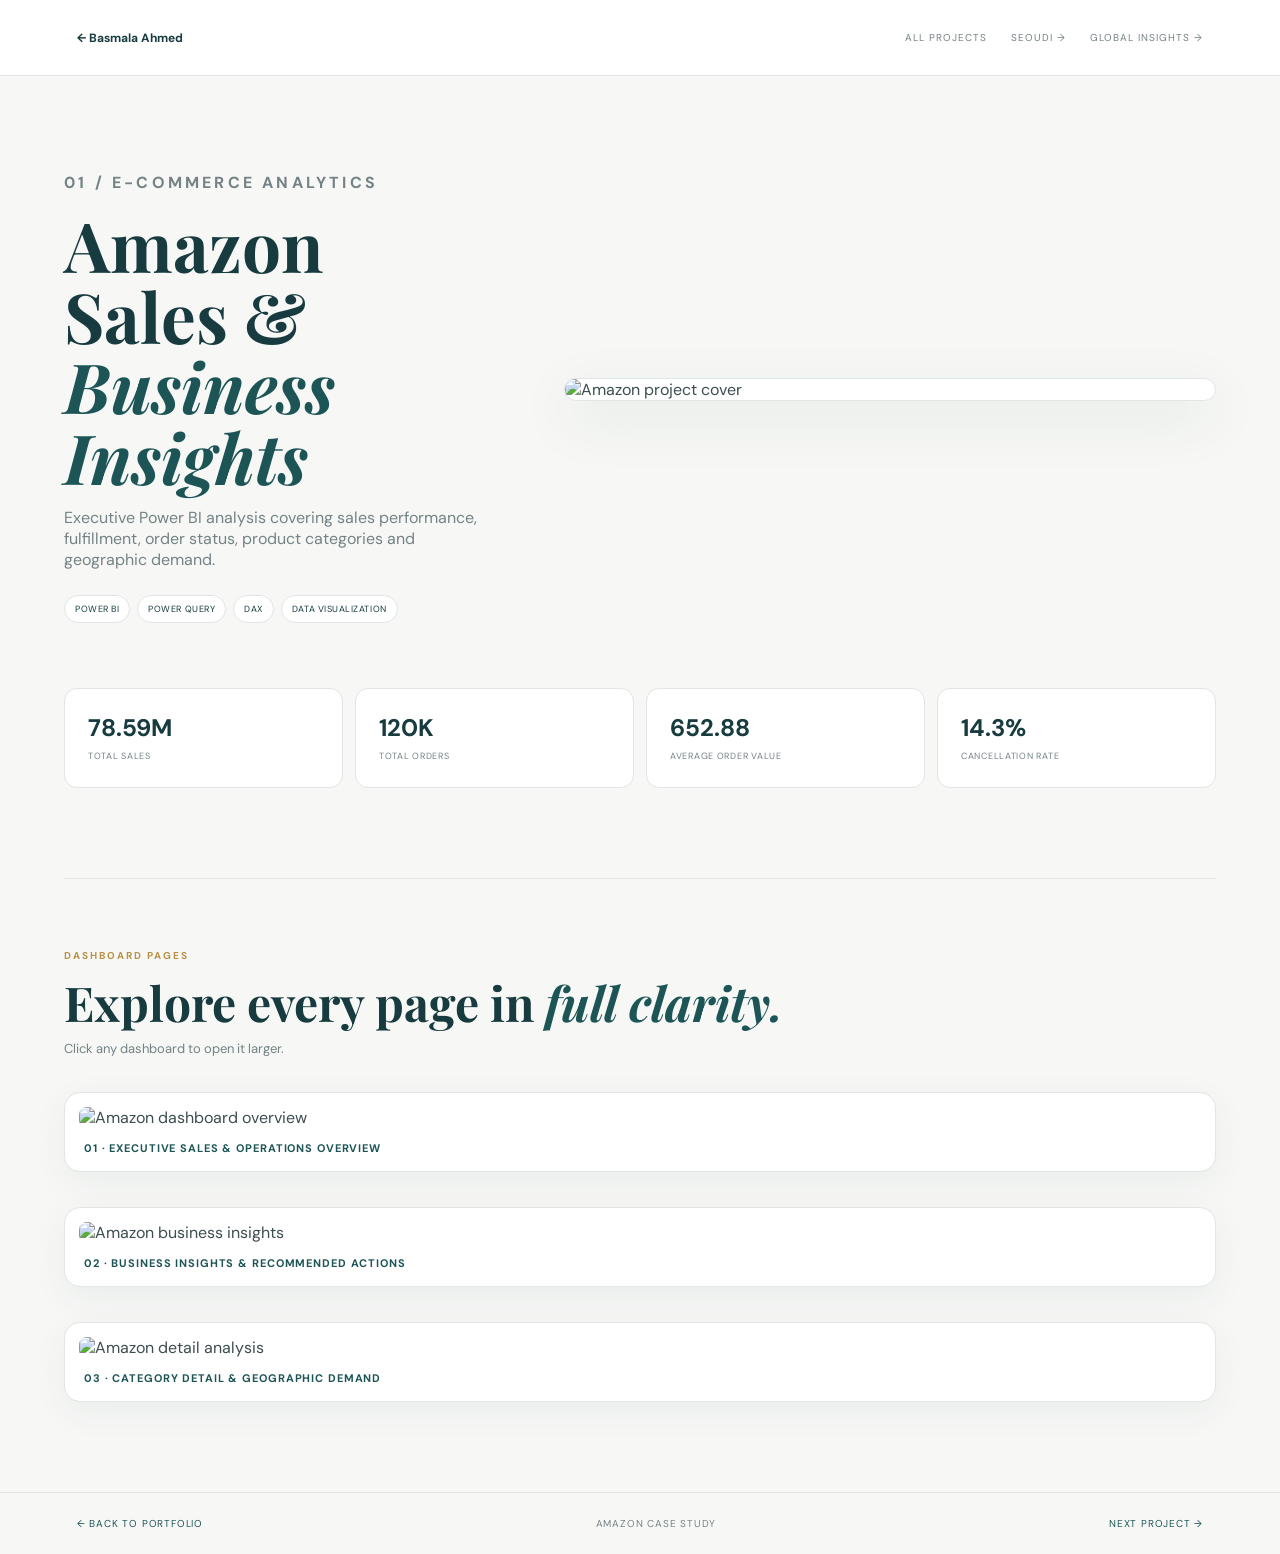
==== amazon.html @ 635298af "Add files via upload" ====
<!DOCTYPE html><html lang="en"><head><meta charset="UTF-8"><meta name="viewport" content="width=device-width,initial-scale=1.0"><title>Amazon | Basmala Ahmed Mahmoud</title><link rel="preconnect" href="https://fonts.googleapis.com"><link rel="preconnect" href="https://fonts.gstatic.com" crossorigin><link href="https://fonts.googleapis.com/css2?family=DM+Sans:wght@400;500;600;700&family=Playfair+Display:wght@600;700&display=swap" rel="stylesheet"><link rel="stylesheet" href="../project.css"></head><body><header><a href="../index.html" class="brand">← Basmala Ahmed</a><nav><a href="../index.html#projects">All Projects</a><a href="seoudi.html">Seoudi →</a><a href="country.html">Global Insights →</a></nav></header><main><section class="project-hero"><div><p class="eyebrow">01 / E-COMMERCE ANALYTICS</p><h1>Amazon Sales &<br><em>Business Insights</em></h1><p>Executive Power BI analysis covering sales performance, fulfillment, order status, product categories and geographic demand.</p><div class="tags"><span>Power BI</span><span>Power Query</span><span>DAX</span><span>Data Visualization</span></div></div><img src="../assets/amazon-cover.png" alt="Amazon project cover"></section><section class="insights"><div><b>78.59M</b><span>Total Sales</span></div><div><b>120K</b><span>Total Orders</span></div><div><b>652.88</b><span>Average Order Value</span></div><div><b>14.3%</b><span>Cancellation Rate</span></div></section><section class="gallery-head"><p class="eyebrow">DASHBOARD PAGES</p><h2>Explore every page in <em>full clarity.</em></h2><p>Click any dashboard to open it larger.</p></section><section class="gallery"><figure><img src="../assets/amazon-dashboard.png" alt="Amazon dashboard overview"><figcaption>01 · Executive Sales & Operations Overview</figcaption></figure><figure><img src="../assets/amazon-insights.png" alt="Amazon business insights"><figcaption>02 · Business Insights & Recommended Actions</figcaption></figure><figure><img src="../assets/amazon-detail.png" alt="Amazon detail analysis"><figcaption>03 · Category Detail & Geographic Demand</figcaption></figure></section></main><div class="lightbox"><button>×</button><img alt="Expanded dashboard"></div><footer><a href="../index.html">← Back to Portfolio</a><span>Amazon Case Study</span><a href="seoudi.html">Next Project →</a></footer><script src="../project.js"></script></body></html>
---- project.css ----
:root{--bg:#f7f8f6;--paper:#fff;--ink:#173b3f;--text:#3d4d50;--muted:#748285;--line:#dfe6e3;--teal:#1d5557;--gold:#b89046;--shadow:0 18px 55px rgba(23,59,63,.10)}*{box-sizing:border-box}body{margin:0;background:var(--bg);color:var(--text);font-family:"DM Sans",sans-serif}a{text-decoration:none;color:inherit}header{height:76px;display:flex;align-items:center;justify-content:space-between;padding:0 6vw;border-bottom:1px solid var(--line);background:rgba(255,255,255,.94);position:sticky;top:0;z-index:5;backdrop-filter:blur(12px)}.brand{font-size:12px;font-weight:700;color:var(--ink)}nav{display:flex;gap:24px}nav a{font-size:10px;text-transform:uppercase;letter-spacing:.1em;color:var(--muted)}nav a:hover{color:var(--ink)}main{width:min(1240px,90vw);margin:auto}.project-hero{display:grid;grid-template-columns:.8fr 1.2fr;gap:65px;align-items:center;padding:80px 0 55px}.eyebrow{font-size:10px;letter-spacing:.2em;color:var(--gold);font-weight:700}.project-hero h1,.gallery-head h2{font-family:"Playfair Display",serif;color:var(--ink);font-size:clamp(42px,5.4vw,72px);line-height:1.02;margin:16px 0}.project-hero h1 em,.gallery-head h2 em{color:var(--teal);font-style:italic}.project-hero p{color:var(--muted);font-size:16px;max-width:500px}.project-hero>img{width:100%;border:1px solid var(--line);border-radius:18px;box-shadow:var(--shadow);background:#fff}.tags{display:flex;flex-wrap:wrap;gap:7px;margin-top:25px}.tags span{border:1px solid var(--line);padding:7px 10px;border-radius:20px;background:#fff;font-size:9px;text-transform:uppercase;letter-spacing:.06em;color:var(--ink)}.insights{display:grid;grid-template-columns:repeat(4,1fr);gap:12px;margin:10px 0 90px}.insights div{background:#fff;border:1px solid var(--line);padding:23px;border-radius:13px}.insights b{display:block;color:var(--ink);font-size:24px}.insights span{font-size:9px;color:var(--muted);text-transform:uppercase;letter-spacing:.08em}.gallery-head{border-top:1px solid var(--line);padding-top:60px;margin-bottom:35px}.gallery-head h2{font-size:48px;margin-bottom:12px}.gallery-head>p:last-child{color:var(--muted);font-size:13px}.gallery{display:grid;gap:35px;padding-bottom:90px}.gallery figure{margin:0;background:#fff;border:1px solid var(--line);border-radius:16px;padding:14px;box-shadow:0 10px 35px rgba(23,59,63,.06)}.gallery figure img{display:block;width:100%;height:auto;cursor:zoom-in;border-radius:8px}.gallery figcaption{padding:13px 5px 2px;font-size:11px;text-transform:uppercase;letter-spacing:.08em;color:var(--teal);font-weight:700}.lightbox{display:none;position:fixed;inset:0;background:rgba(15,34,35,.92);z-index:50;padding:5vh 5vw;overflow:auto}.lightbox.open{display:flex;align-items:center;justify-content:center}.lightbox img{max-width:100%;max-height:90vh;object-fit:contain;background:#fff}.lightbox button{position:fixed;right:24px;top:20px;width:42px;height:42px;border:1px solid #fff;background:transparent;color:#fff;font-size:28px;cursor:pointer;border-radius:50%}footer{border-top:1px solid var(--line);padding:24px 6vw;display:flex;justify-content:space-between;color:var(--muted);font-size:10px;text-transform:uppercase;letter-spacing:.08em}footer a:first-child,footer a:last-child{color:var(--teal)}@media(max-width:850px){nav{display:none}.project-hero{grid-template-columns:1fr;padding-top:55px}.insights{grid-template-columns:1fr 1fr}.gallery-head h2{font-size:40px}}@media(max-width:550px){main{width:92vw}.insights{grid-template-columns:1fr}.project-hero h1{font-size:43px}footer{gap:15px;flex-wrap:wrap}}

.future-dashboard{min-height:520px;display:flex;flex-direction:column;justify-content:center;background:linear-gradient(135deg,#f4f7f5,#fff);border:1px dashed #b89046!important;box-shadow:none!important}.future-dashboard>div{min-height:470px;display:flex;flex-direction:column;align-items:center;justify-content:center;text-align:center;padding:40px}.future-dashboard span{width:54px;height:54px;border-radius:50%;display:grid;place-items:center;background:#173b3f;color:#fff;font-weight:700;margin-bottom:20px}.future-dashboard h3{font-family:"Playfair Display",serif;font-size:30px;color:#173b3f;margin:0 0 10px}.future-dashboard p{color:#748285;max-width:430px}.future-dashboard small{margin-top:18px;color:#b89046;font-size:9px;letter-spacing:.16em;font-weight:700}.future-dashboard figcaption{border-top:1px solid #dfe6e3}.country-gallery,.seoudi-gallery{grid-template-columns:1fr}.country-gallery figure,.seoudi-gallery figure{width:100%}
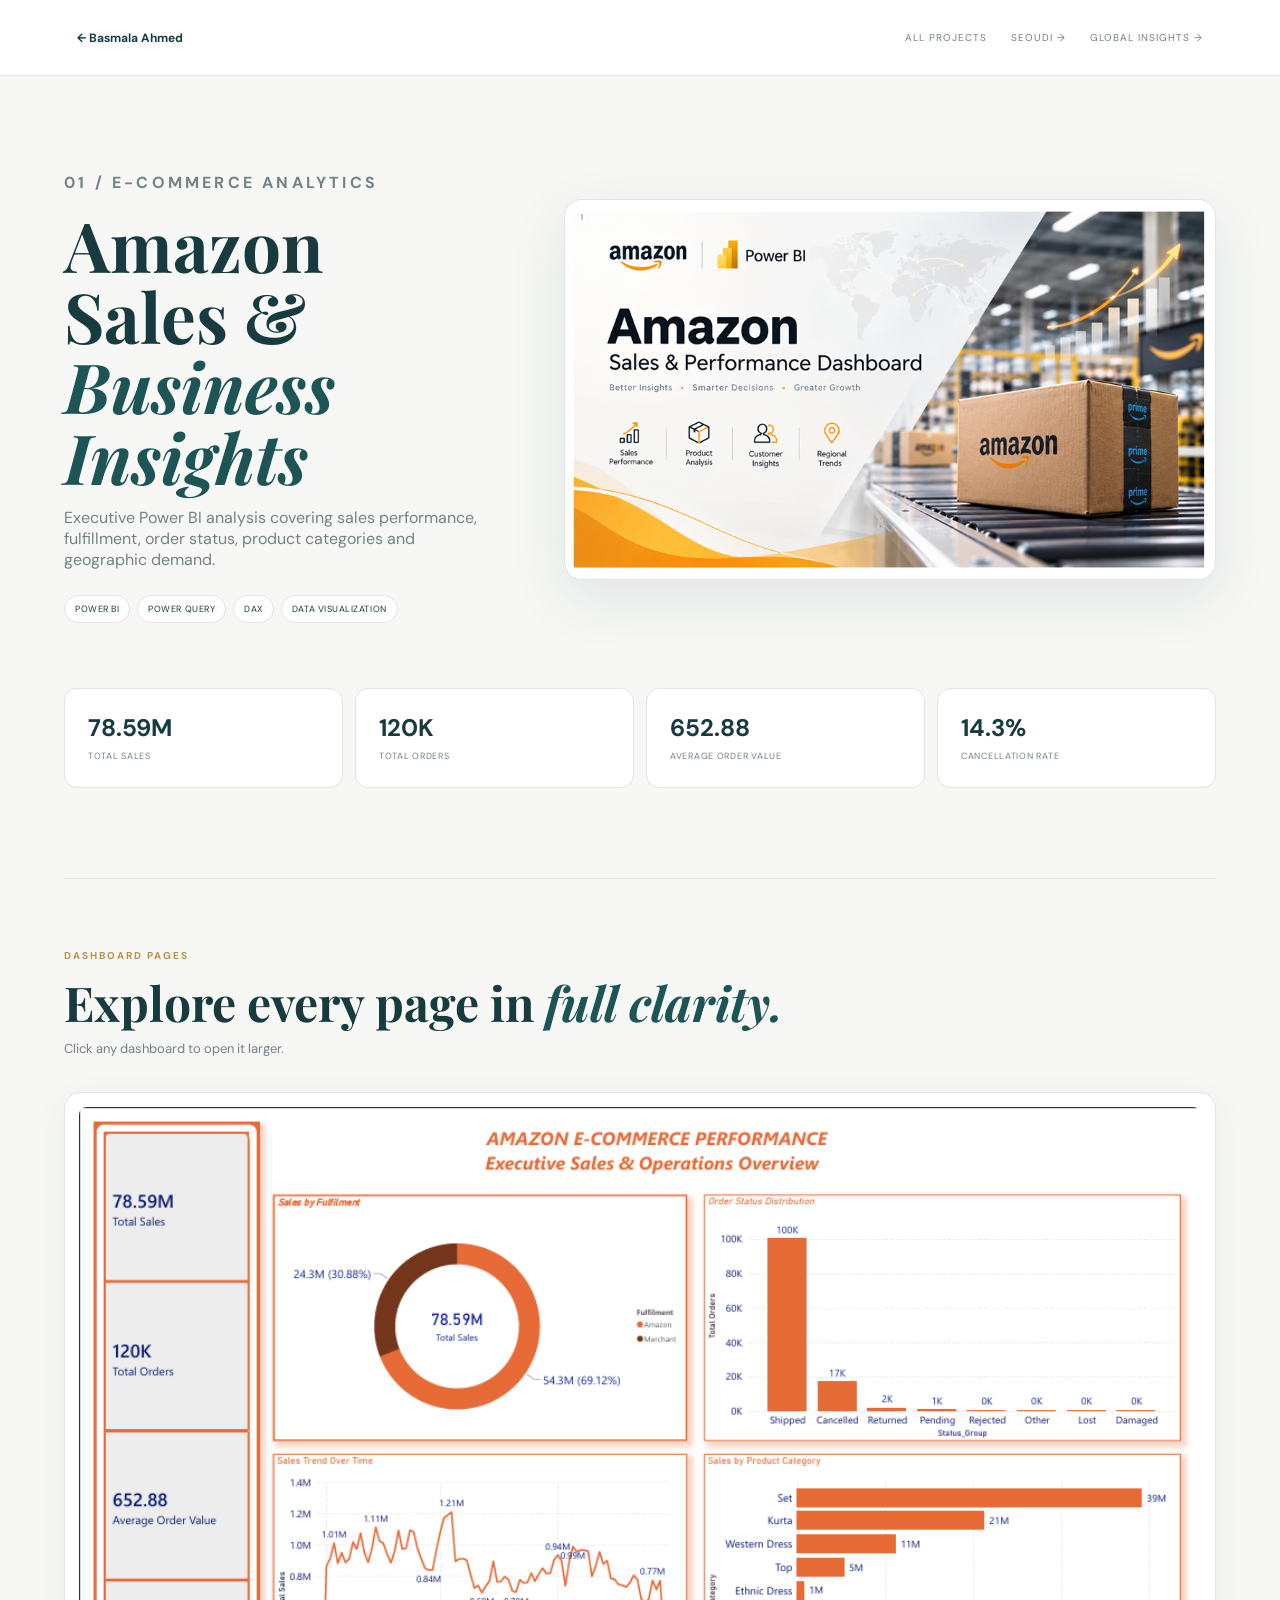
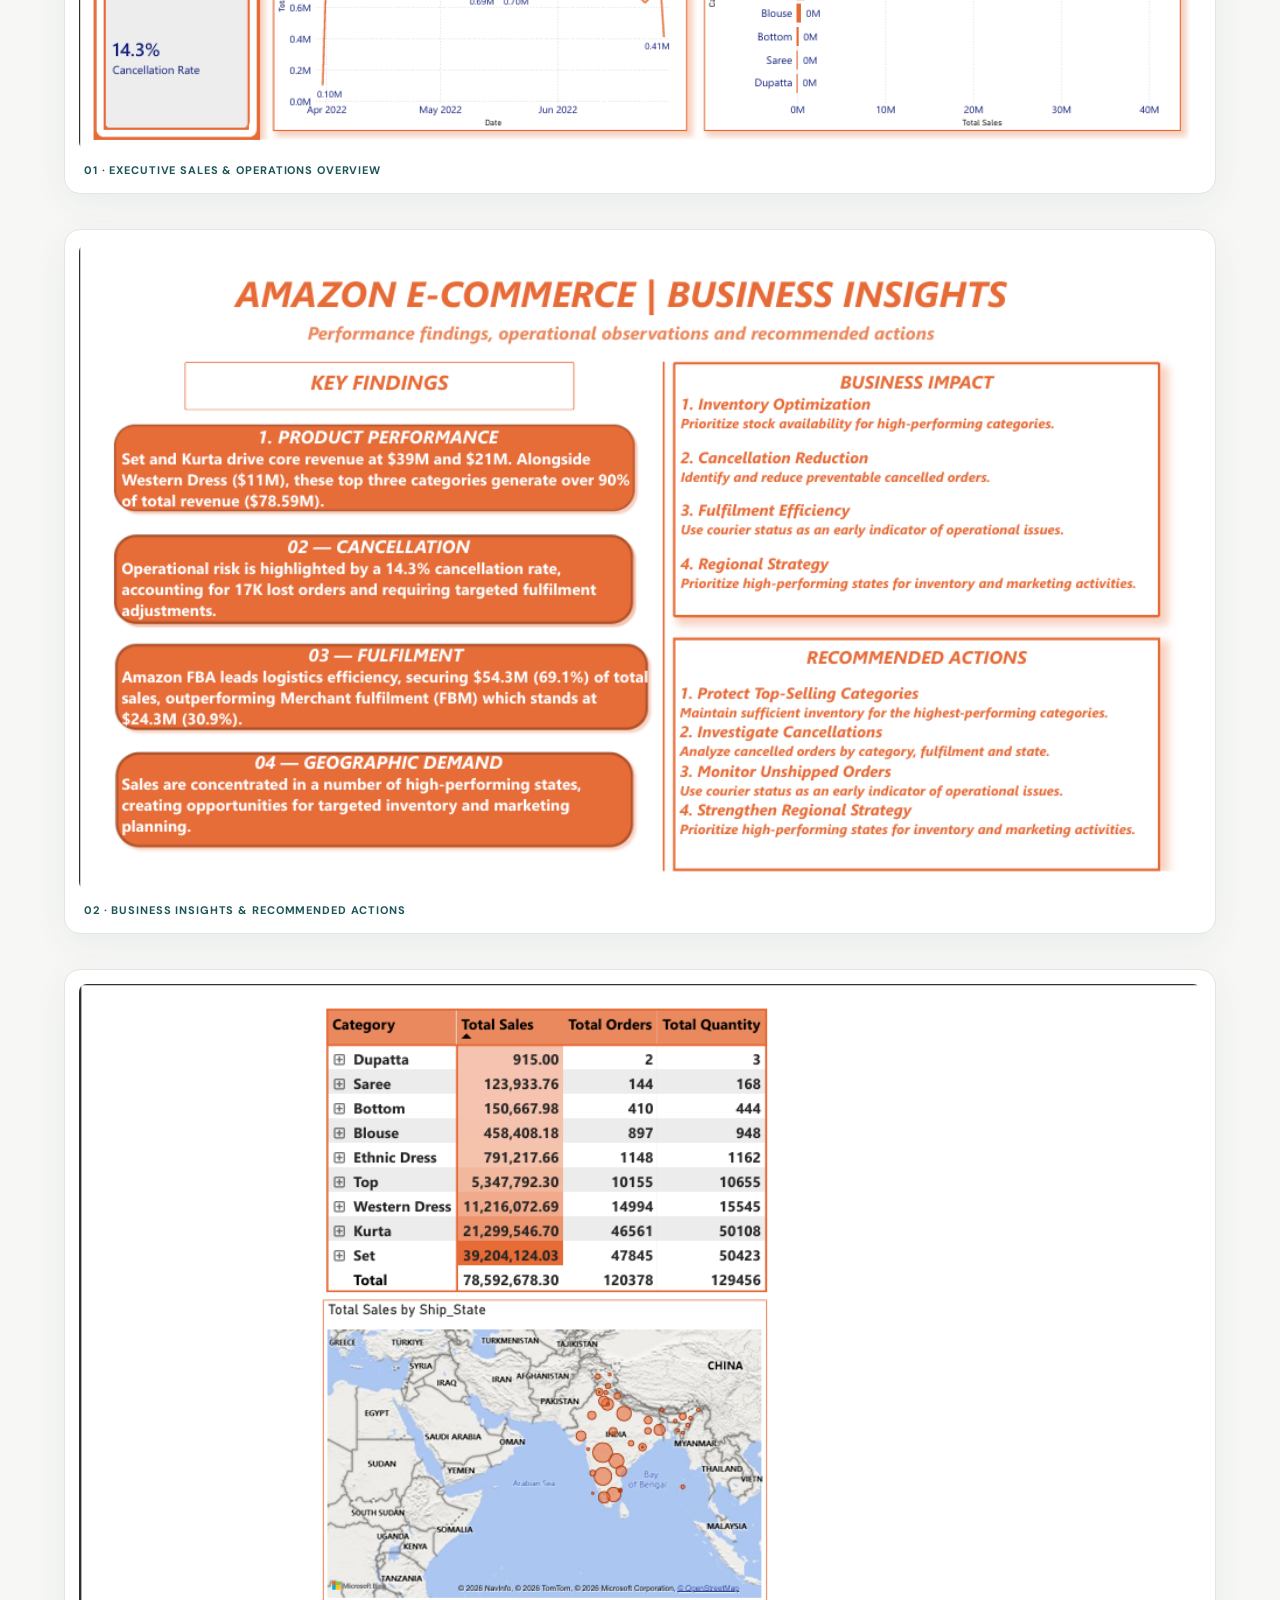
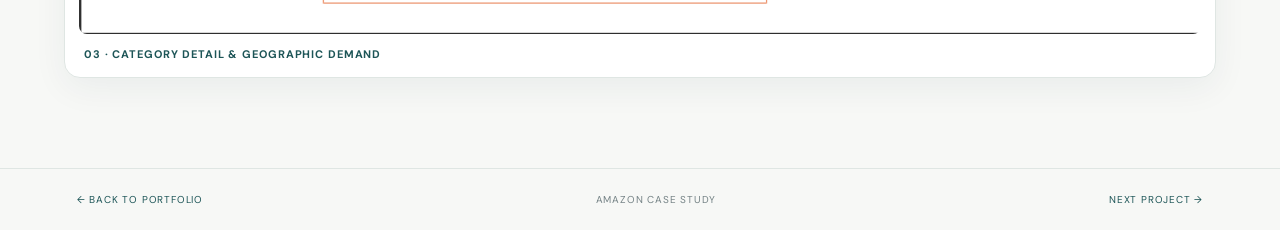
==== commit 822d204f: "Refactor amazon.html structure and formatting" ====
--- a/amazon.html
+++ b/amazon.html
@@ -1 +1,166 @@
-<!DOCTYPE html><html lang="en"><head><meta charset="UTF-8"><meta name="viewport" content="width=device-width,initial-scale=1.0"><title>Amazon | Basmala Ahmed Mahmoud</title><link rel="preconnect" href="https://fonts.googleapis.com"><link rel="preconnect" href="https://fonts.gstatic.com" crossorigin><link href="https://fonts.googleapis.com/css2?family=DM+Sans:wght@400;500;600;700&family=Playfair+Display:wght@600;700&display=swap" rel="stylesheet"><link rel="stylesheet" href="../project.css"></head><body><header><a href="../index.html" class="brand">← Basmala Ahmed</a><nav><a href="../index.html#projects">All Projects</a><a href="seoudi.html">Seoudi →</a><a href="country.html">Global Insights →</a></nav></header><main><section class="project-hero"><div><p class="eyebrow">01 / E-COMMERCE ANALYTICS</p><h1>Amazon Sales &<br><em>Business Insights</em></h1><p>Executive Power BI analysis covering sales performance, fulfillment, order status, product categories and geographic demand.</p><div class="tags"><span>Power BI</span><span>Power Query</span><span>DAX</span><span>Data Visualization</span></div></div><img src="../assets/amazon-cover.png" alt="Amazon project cover"></section><section class="insights"><div><b>78.59M</b><span>Total Sales</span></div><div><b>120K</b><span>Total Orders</span></div><div><b>652.88</b><span>Average Order Value</span></div><div><b>14.3%</b><span>Cancellation Rate</span></div></section><section class="gallery-head"><p class="eyebrow">DASHBOARD PAGES</p><h2>Explore every page in <em>full clarity.</em></h2><p>Click any dashboard to open it larger.</p></section><section class="gallery"><figure><img src="../assets/amazon-dashboard.png" alt="Amazon dashboard overview"><figcaption>01 · Executive Sales & Operations Overview</figcaption></figure><figure><img src="../assets/amazon-insights.png" alt="Amazon business insights"><figcaption>02 · Business Insights & Recommended Actions</figcaption></figure><figure><img src="../assets/amazon-detail.png" alt="Amazon detail analysis"><figcaption>03 · Category Detail & Geographic Demand</figcaption></figure></section></main><div class="lightbox"><button>×</button><img alt="Expanded dashboard"></div><footer><a href="../index.html">← Back to Portfolio</a><span>Amazon Case Study</span><a href="seoudi.html">Next Project →</a></footer><script src="../project.js"></script></body></html>
+<!DOCTYPE html>
+<html lang="en">
+
+<head>
+    <meta charset="UTF-8">
+    <meta name="viewport" content="width=device-width, initial-scale=1.0">
+
+    <title>Amazon | Basmala Ahmed Mahmoud</title>
+
+    <link rel="preconnect" href="https://fonts.googleapis.com">
+    <link rel="preconnect" href="https://fonts.gstatic.com" crossorigin>
+
+    <link href="https://fonts.googleapis.com/css2?family=DM+Sans:wght@400;500;600;700&family=Playfair+Display:wght@600;700&display=swap" rel="stylesheet">
+
+    <link rel="stylesheet" href="project.css">
+</head>
+
+<body>
+
+<header>
+    <a href="index.html" class="brand">← Basmala Ahmed</a>
+
+    <nav>
+        <a href="index.html#projects">All Projects</a>
+        <a href="seoudi.html">Seoudi →</a>
+        <a href="country.html">Global Insights →</a>
+    </nav>
+</header>
+
+<main>
+
+    <section class="project-hero">
+
+        <div>
+            <p class="eyebrow">01 / E-COMMERCE ANALYTICS</p>
+
+            <h1>
+                Amazon Sales &<br>
+                <em>Business Insights</em>
+            </h1>
+
+            <p>
+                Executive Power BI analysis covering sales performance,
+                fulfillment, order status, product categories and geographic demand.
+            </p>
+
+            <div class="tags">
+                <span>Power BI</span>
+                <span>Power Query</span>
+                <span>DAX</span>
+                <span>Data Visualization</span>
+            </div>
+        </div>
+
+        <img src="amazon-cover.png" alt="Amazon project cover">
+
+    </section>
+
+
+    <section class="insights">
+
+        <div>
+            <b>78.59M</b>
+            <span>Total Sales</span>
+        </div>
+
+        <div>
+            <b>120K</b>
+            <span>Total Orders</span>
+        </div>
+
+        <div>
+            <b>652.88</b>
+            <span>Average Order Value</span>
+        </div>
+
+        <div>
+            <b>14.3%</b>
+            <span>Cancellation Rate</span>
+        </div>
+
+    </section>
+
+
+    <section class="gallery-head">
+
+        <p class="eyebrow">DASHBOARD PAGES</p>
+
+        <h2>
+            Explore every page in
+            <em>full clarity.</em>
+        </h2>
+
+        <p>
+            Click any dashboard to open it larger.
+        </p>
+
+    </section>
+
+
+    <section class="gallery">
+
+        <figure>
+            <img
+                src="amazon-dashboard.png"
+                alt="Amazon dashboard overview"
+            >
+            <figcaption>
+                01 · Executive Sales & Operations Overview
+            </figcaption>
+        </figure>
+
+
+        <figure>
+            <img
+                src="amazon-insights.png"
+                alt="Amazon business insights"
+            >
+            <figcaption>
+                02 · Business Insights & Recommended Actions
+            </figcaption>
+        </figure>
+
+
+        <figure>
+            <img
+                src="amazon-detail.png"
+                alt="Amazon detail analysis"
+            >
+            <figcaption>
+                03 · Category Detail & Geographic Demand
+            </figcaption>
+        </figure>
+
+    </section>
+
+</main>
+
+
+<div class="lightbox">
+    <button>×</button>
+    <img alt="Expanded dashboard">
+</div>
+
+
+<footer>
+
+    <a href="index.html">
+        ← Back to Portfolio
+    </a>
+
+    <span>
+        Amazon Case Study
+    </span>
+
+    <a href="seoudi.html">
+        Next Project →
+    </a>
+
+</footer>
+
+
+<script src="project.js"></script>
+
+</body>
+</html>
